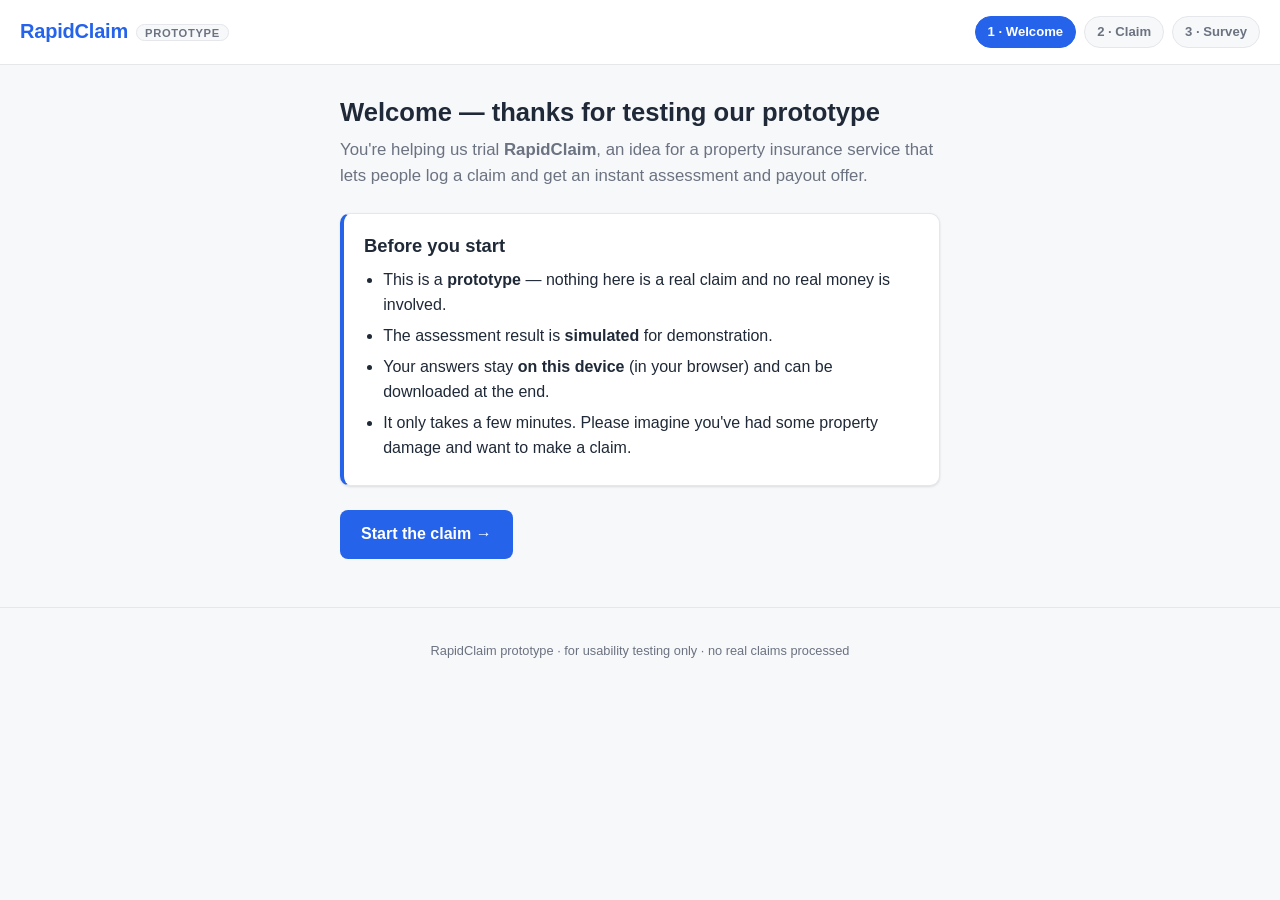
==== index.html @ 111b6147 "Publish RapidClaim static prototype" ====
<!DOCTYPE html>
<html lang="en">
<head>
  <meta charset="UTF-8">
  <meta name="viewport" content="width=device-width, initial-scale=1.0">
  <title>RapidClaim — Property Claim Prototype</title>
  <link rel="stylesheet" href="css/style.css">
</head>
<body>
  <header class="site-header">
    <div class="brand">RapidClaim<span class="brand-tag">prototype</span></div>
    <ol class="progress" aria-label="Progress">
      <li data-step="intro" class="active">1 · Welcome</li>
      <li data-step="claim">2 · Claim</li>
      <li data-step="survey">3 · Survey</li>
    </ol>
  </header>

  <main>
    <!-- SECTION 1: INTRO -->
    <section id="intro" class="step active">
      <h1>Welcome — thanks for testing our prototype</h1>
      <p class="lead">
        You're helping us trial <strong>RapidClaim</strong>, an idea for a property insurance
        service that lets people log a claim and get an instant assessment and payout offer.
      </p>
      <div class="callout">
        <h2>Before you start</h2>
        <ul>
          <li>This is a <strong>prototype</strong> — nothing here is a real claim and no real money is involved.</li>
          <li>The assessment result is <strong>simulated</strong> for demonstration.</li>
          <li>Your answers stay <strong>on this device</strong> (in your browser) and can be downloaded at the end.</li>
          <li>It only takes a few minutes. Please imagine you've had some property damage and want to make a claim.</li>
        </ul>
      </div>
      <div class="actions">
        <button class="btn btn-primary" data-goto="claim">Start the claim →</button>
      </div>
    </section>

    <!-- SECTION 2: CLAIM APP -->
    <section id="claim" class="step">
      <h1>Log your property claim</h1>
      <p class="lead">Tell us a little about what happened. We'll assess it right away.</p>

      <form id="claim-form" novalidate>
        <div class="field">
          <label for="claimant-name">Your name</label>
          <input type="text" id="claimant-name" name="name" autocomplete="name" required
                 placeholder="e.g. Alex Taylor">
          <p class="error" data-for="name"></p>
        </div>

        <div class="field">
          <label for="claim-type">Type of claim</label>
          <select id="claim-type" name="claimType" required>
            <option value="" disabled selected>Choose one…</option>
            <option value="Water">Water damage</option>
            <option value="Fire">Fire damage</option>
            <option value="Theft">Theft / burglary</option>
            <option value="Storm">Storm damage</option>
            <option value="Accidental">Accidental damage</option>
            <option value="Other">Other</option>
          </select>
          <p class="error" data-for="claimType"></p>
        </div>

        <div class="field">
          <label for="estimated-loss">Estimated loss ($)</label>
          <input type="number" id="estimated-loss" name="estimatedLoss" min="0" step="1"
                 inputmode="numeric" required placeholder="e.g. 2500">
          <p class="hint">Your best guess of the repair or replacement cost.</p>
          <p class="error" data-for="estimatedLoss"></p>
        </div>

        <div class="actions">
          <button type="button" class="btn btn-ghost" data-goto="intro">← Back</button>
          <button type="submit" class="btn btn-primary">Assess my claim</button>
        </div>
      </form>

      <!-- Assessing spinner -->
      <div id="assessing" class="assessing" hidden>
        <div class="spinner" aria-hidden="true"></div>
        <p>Assessing your claim…</p>
      </div>

      <!-- Decision result -->
      <div id="decision" class="decision" hidden>
        <div class="decision-badge" id="decision-badge"></div>
        <h2 id="decision-title"></h2>
        <p id="decision-message"></p>
        <div class="payout" id="payout-block">
          <span class="payout-label">Payout offer</span>
          <span class="payout-amount" id="payout-amount"></span>
        </div>
        <p class="ref">Reference: <span id="claim-ref"></span></p>

        <div class="options">
          <div class="option-card">
            <button type="button" class="btn btn-primary btn-block" id="accept-btn">Accept payout →</button>
            <p class="option-desc">Get paid now. We'll ask for the bank account you'd like the offer
              deposited into, and settle your claim straight away.</p>
          </div>
          <div class="option-card">
            <button type="button" class="btn btn-secondary btn-block" id="fullclaim-btn">I'd like to proceed to a full claim →</button>
            <p class="option-desc">Prefer a thorough review? We'll collect more detail and a claims
              specialist will assess your claim in full before settling.</p>
          </div>
        </div>
      </div>

      <!-- Accept payout: bank details -->
      <div id="payment" class="decision" hidden>
        <h2>Accept your payout</h2>
        <p>Enter the account you'd like your <strong id="payment-amount"></strong> paid into.</p>
        <form id="payment-form" novalidate>
          <div class="field">
            <label for="account-name">Account holder name</label>
            <input type="text" id="account-name" name="accountName" required
                   placeholder="e.g. Alex Taylor">
            <p class="error" data-for="accountName"></p>
          </div>
          <div class="field">
            <label for="routing-number">Routing number</label>
            <input type="text" id="routing-number" name="routingNumber" inputmode="numeric"
                   required placeholder="9 digits">
            <p class="error" data-for="routingNumber"></p>
          </div>
          <div class="field">
            <label for="account-number">Account number</label>
            <input type="text" id="account-number" name="accountNumber" inputmode="numeric"
                   required placeholder="Your account number">
            <p class="error" data-for="accountNumber"></p>
          </div>
          <div class="actions">
            <button type="button" class="btn btn-ghost" id="payment-back">← Back</button>
            <button type="submit" class="btn btn-primary">Confirm &amp; get paid</button>
          </div>
        </form>
      </div>

      <!-- Full claim acknowledgement -->
      <div id="fullclaim" class="decision" hidden>
        <div class="decision-badge badge-referred">→</div>
        <h2>Let's do a full claim</h2>
        <p>Thanks — we've logged your request for a full assessment
          (ref <strong id="fullclaim-ref"></strong>). A claims specialist will review the details
          you've provided and be in touch with a final decision.</p>
        <p>For now, let's finish with a few quick questions.</p>
        <div class="actions">
          <button type="button" class="btn btn-primary" data-goto="survey">Continue to survey →</button>
        </div>
      </div>
    </section>

    <!-- SECTION 3: SURVEY -->
    <section id="survey" class="step">
      <h1>How was that?</h1>
      <p class="lead">A few quick questions about your experience. Then you're done.</p>

      <form id="survey-form" novalidate>
        <h2 class="section-heading">About you</h2>

        <div class="field">
          <label for="survey-name">Name</label>
          <input type="text" id="survey-name" name="name" autocomplete="name" required
                 placeholder="e.g. Alex Taylor">
          <p class="error" data-for="name"></p>
        </div>

        <div class="field">
          <label for="survey-age">Age</label>
          <input type="number" id="survey-age" name="age" min="0" max="120" step="1"
                 inputmode="numeric" required placeholder="e.g. 34">
          <p class="error" data-for="age"></p>
        </div>

        <div class="field">
          <label for="survey-postcode">Postcode</label>
          <input type="text" id="survey-postcode" name="postcode" autocomplete="postal-code"
                 required placeholder="e.g. 2000">
          <p class="error" data-for="postcode"></p>
        </div>

        <div class="field">
          <label for="survey-education">Education level</label>
          <select id="survey-education" name="education" required>
            <option value="" disabled selected>Choose one…</option>
            <option value="Less than high school">Less than high school</option>
            <option value="High school">High school</option>
            <option value="Trade / vocational">Trade / vocational</option>
            <option value="Diploma">Diploma</option>
            <option value="Bachelor's degree">Bachelor's degree</option>
            <option value="Postgraduate degree">Postgraduate degree</option>
            <option value="Prefer not to say">Prefer not to say</option>
          </select>
          <p class="error" data-for="education"></p>
        </div>

        <div class="field">
          <label for="survey-gender">Gender</label>
          <select id="survey-gender" name="gender" required>
            <option value="" disabled selected>Choose one…</option>
            <option value="Female">Female</option>
            <option value="Male">Male</option>
            <option value="Non-binary">Non-binary</option>
            <option value="Prefer to self-describe">Prefer to self-describe</option>
            <option value="Prefer not to say">Prefer not to say</option>
          </select>
          <p class="error" data-for="gender"></p>
        </div>

        <h2 class="section-heading">Your experience</h2>

        <fieldset class="field">
          <legend>Have you made a claim before?</legend>
          <div class="rating" data-name="madeClaimBefore">
            <label><input type="radio" name="madeClaimBefore" value="Yes" required><span>Yes</span></label>
            <label><input type="radio" name="madeClaimBefore" value="No"><span>No</span></label>
          </div>
          <p class="error" data-for="madeClaimBefore"></p>
        </fieldset>

        <fieldset class="field">
          <legend>Do you understand the proposed solution?</legend>
          <div class="rating" data-name="understandSolution">
            <label><input type="radio" name="understandSolution" value="Yes" required><span>Yes</span></label>
            <label><input type="radio" name="understandSolution" value="No"><span>No</span></label>
          </div>
          <p class="error" data-for="understandSolution"></p>
        </fieldset>

        <fieldset class="field">
          <legend>What is your desired outcome when logging a claim?</legend>
          <div class="rating" data-name="desiredOutcome">
            <label><input type="radio" name="desiredOutcome" value="Maximum payout" required><span>Maximum payout</span></label>
            <label><input type="radio" name="desiredOutcome" value="Minimize paperwork"><span>Minimize paperwork</span></label>
          </div>
          <p class="error" data-for="desiredOutcome"></p>
        </fieldset>

        <div class="field">
          <label for="comments">Any comments or suggestions? <span class="optional">(optional)</span></label>
          <textarea id="comments" name="comments" rows="4"
                    placeholder="What worked well? What would you change?"></textarea>
        </div>

        <div class="actions">
          <button type="submit" class="btn btn-primary">Finish</button>
        </div>
      </form>

      <!-- Thank you / download -->
      <div id="thanks" class="thanks" hidden>
        <div class="decision-badge badge-approved">✓</div>
        <h2>Thank you!</h2>
        <p>Your responses have been saved on this device. You can download a copy below.</p>
        <div class="actions actions-wrap">
          <button type="button" class="btn btn-secondary" id="download-json">Download JSON</button>
          <button type="button" class="btn btn-secondary" id="download-csv">Download CSV</button>
          <button type="button" class="btn btn-ghost" id="restart-btn">Start over</button>
        </div>
      </div>
    </section>
  </main>

  <footer class="site-footer">
    <p>RapidClaim prototype · for usability testing only · no real claims processed</p>
  </footer>

  <script src="js/storage.js"></script>
  <script src="js/app.js"></script>
  <script src="js/survey.js"></script>
</body>
</html>
---- css/style.css ----
/* RapidClaim prototype — minimal, accessible, dependency-free styling */

:root {
  --accent: #2563eb;
  --accent-dark: #1d4ed8;
  --ink: #1f2937;
  --muted: #6b7280;
  --line: #e5e7eb;
  --bg: #f7f8fa;
  --card: #ffffff;
  --ok: #16a34a;
  --warn: #d97706;
  --danger: #dc2626;
  --radius: 10px;
  --shadow: 0 1px 3px rgba(0, 0, 0, .08), 0 1px 2px rgba(0, 0, 0, .04);
}

* { box-sizing: border-box; }

html { -webkit-text-size-adjust: 100%; }

body {
  margin: 0;
  font-family: -apple-system, BlinkMacSystemFont, "Segoe UI", Roboto, Helvetica, Arial, sans-serif;
  color: var(--ink);
  background: var(--bg);
  line-height: 1.55;
}

/* ---------- Header / progress ---------- */
.site-header {
  background: var(--card);
  border-bottom: 1px solid var(--line);
  padding: 1rem 1.25rem;
  display: flex;
  flex-wrap: wrap;
  align-items: center;
  gap: 1rem 1.5rem;
  justify-content: space-between;
}

.brand {
  font-weight: 700;
  font-size: 1.25rem;
  color: var(--accent);
  letter-spacing: -.01em;
}

.brand-tag {
  margin-left: .5rem;
  font-size: .7rem;
  font-weight: 600;
  text-transform: uppercase;
  letter-spacing: .06em;
  color: var(--muted);
  background: var(--bg);
  border: 1px solid var(--line);
  border-radius: 999px;
  padding: .12rem .5rem;
  vertical-align: middle;
}

.progress {
  display: flex;
  gap: .5rem;
  list-style: none;
  margin: 0;
  padding: 0;
  flex-wrap: wrap;
}

.progress li {
  font-size: .82rem;
  font-weight: 600;
  color: var(--muted);
  background: var(--bg);
  border: 1px solid var(--line);
  border-radius: 999px;
  padding: .3rem .75rem;
  white-space: nowrap;
}

.progress li.active {
  color: #fff;
  background: var(--accent);
  border-color: var(--accent);
}

.progress li.done {
  color: var(--ok);
  border-color: var(--ok);
  background: #f0fdf4;
}

/* ---------- Layout ---------- */
main {
  max-width: 640px;
  margin: 0 auto;
  padding: 2rem 1.25rem 3rem;
}

.step { display: none; animation: fade .25s ease; }
.step.active { display: block; }

@keyframes fade {
  from { opacity: 0; transform: translateY(6px); }
  to { opacity: 1; transform: none; }
}

h1 { font-size: 1.6rem; line-height: 1.25; margin: 0 0 .5rem; }
h2 { font-size: 1.15rem; margin: 0 0 .5rem; }
.lead { font-size: 1.05rem; color: var(--muted); margin: 0 0 1.5rem; }

.callout {
  background: var(--card);
  border: 1px solid var(--line);
  border-left: 4px solid var(--accent);
  border-radius: var(--radius);
  padding: 1.1rem 1.25rem;
  box-shadow: var(--shadow);
  margin-bottom: 1.5rem;
}
.callout h2 { margin-top: 0; }
.callout ul { margin: .5rem 0 0; padding-left: 1.2rem; }
.callout li { margin-bottom: .4rem; }

/* ---------- Forms ---------- */
.section-heading {
  margin: 1.75rem 0 1rem;
  padding-bottom: .4rem;
  border-bottom: 1px solid var(--line);
  font-size: 1.05rem;
  color: var(--accent);
}
.section-heading:first-child { margin-top: 0; }

.optional { font-weight: 400; color: var(--muted); font-size: .85rem; }

.field { margin-bottom: 1.25rem; border: 0; padding: 0; }
label, legend {
  display: block;
  font-weight: 600;
  margin-bottom: .4rem;
}
legend { padding: 0; }

input[type="text"],
input[type="number"],
select,
textarea {
  width: 100%;
  padding: .65rem .75rem;
  font-size: 1rem;
  font-family: inherit;
  color: var(--ink);
  background: var(--card);
  border: 1px solid var(--line);
  border-radius: 8px;
  transition: border-color .15s, box-shadow .15s;
}

input:focus, select:focus, textarea:focus {
  outline: none;
  border-color: var(--accent);
  box-shadow: 0 0 0 3px rgba(37, 99, 235, .15);
}

textarea { resize: vertical; }

.hint { font-size: .85rem; color: var(--muted); margin: .35rem 0 0; }

.error {
  color: var(--danger);
  font-size: .85rem;
  margin: .35rem 0 0;
  min-height: 0;
}
.error:empty { display: none; }

input.invalid, select.invalid, textarea.invalid { border-color: var(--danger); }

/* Rating scale */
.rating {
  display: flex;
  gap: .5rem;
  flex-wrap: wrap;
}
.rating label {
  flex: 1 1 60px;
  margin: 0;
  font-weight: 500;
  cursor: pointer;
}
.rating input { position: absolute; opacity: 0; width: 0; height: 0; }
.rating span {
  display: block;
  text-align: center;
  font-size: .8rem;
  padding: .55rem .3rem;
  border: 1px solid var(--line);
  border-radius: 8px;
  background: var(--card);
  transition: all .12s;
}
.rating label:hover span { border-color: var(--accent); }
.rating input:checked + span {
  background: var(--accent);
  border-color: var(--accent);
  color: #fff;
  font-weight: 600;
}
.rating input:focus-visible + span {
  box-shadow: 0 0 0 3px rgba(37, 99, 235, .25);
}

/* ---------- Buttons ---------- */
.actions {
  display: flex;
  gap: .75rem;
  margin-top: 1.5rem;
  align-items: center;
}
.actions-wrap { flex-wrap: wrap; }

.btn {
  font: inherit;
  font-weight: 600;
  cursor: pointer;
  border: 1px solid transparent;
  border-radius: 8px;
  padding: .7rem 1.25rem;
  transition: background .15s, border-color .15s, color .15s;
}
.btn:focus-visible { outline: 3px solid rgba(37, 99, 235, .4); outline-offset: 2px; }

.btn-primary { background: var(--accent); color: #fff; }
.btn-primary:hover { background: var(--accent-dark); }

.btn-secondary { background: var(--card); color: var(--accent); border-color: var(--accent); }
.btn-secondary:hover { background: #eff4ff; }

.btn-ghost { background: transparent; color: var(--muted); border-color: transparent; }
.btn-ghost:hover { color: var(--ink); background: var(--bg); }

/* ---------- Assessing spinner ---------- */
.assessing {
  text-align: center;
  padding: 2.5rem 1rem;
  color: var(--muted);
}
.spinner {
  width: 42px;
  height: 42px;
  margin: 0 auto 1rem;
  border: 4px solid var(--line);
  border-top-color: var(--accent);
  border-radius: 50%;
  animation: spin .8s linear infinite;
}
@keyframes spin { to { transform: rotate(360deg); } }

/* ---------- Decision / result ---------- */
.decision, .thanks {
  background: var(--card);
  border: 1px solid var(--line);
  border-radius: var(--radius);
  padding: 1.75rem 1.5rem;
  box-shadow: var(--shadow);
  text-align: center;
}

.decision-badge {
  width: 54px;
  height: 54px;
  margin: 0 auto 1rem;
  border-radius: 50%;
  display: grid;
  place-items: center;
  font-size: 1.6rem;
  font-weight: 700;
  color: #fff;
  background: var(--muted);
}
.badge-approved { background: var(--ok); }
.badge-partial { background: var(--warn); }
.badge-referred { background: var(--accent); }

.payout {
  margin: 1.25rem auto;
  padding: 1rem;
  background: var(--bg);
  border-radius: var(--radius);
  display: inline-flex;
  flex-direction: column;
  min-width: 200px;
}
.payout-label {
  font-size: .8rem;
  text-transform: uppercase;
  letter-spacing: .06em;
  color: var(--muted);
}
.payout-amount {
  font-size: 2rem;
  font-weight: 700;
  color: var(--ink);
}

.ref { font-size: .85rem; color: var(--muted); }
.decision .actions, .thanks .actions { justify-content: center; }

/* Option cards (accept payout vs full claim) */
.options {
  display: flex;
  flex-direction: column;
  gap: 1rem;
  margin-top: 1.5rem;
  text-align: left;
}
.option-card {
  border: 1px solid var(--line);
  border-radius: var(--radius);
  padding: 1rem 1.1rem;
  background: var(--bg);
}
.option-desc { margin: .6rem 0 0; font-size: .9rem; color: var(--muted); }
.btn-block { display: block; width: 100%; }

/* Left-align the payment form inside the decision card */
#payment { text-align: left; }
#payment > h2, #payment > p { text-align: left; }

/* ---------- Footer ---------- */
.site-footer {
  border-top: 1px solid var(--line);
  padding: 1.25rem;
  text-align: center;
  font-size: .8rem;
  color: var(--muted);
}

/* ---------- Designer view / results pages ---------- */
.view-nav { display: flex; gap: 1rem; flex-wrap: wrap; }
.view-nav a {
  font-size: .9rem;
  font-weight: 600;
  color: var(--muted);
  text-decoration: none;
  padding: .3rem .2rem;
  border-bottom: 2px solid transparent;
}
.view-nav a:hover { color: var(--ink); }
.view-nav a.active { color: var(--accent); border-bottom-color: var(--accent); }

.results-main { max-width: 1100px; margin: 0 auto; padding: 2rem 1.25rem 3rem; }

.results-bar {
  display: flex;
  flex-wrap: wrap;
  align-items: center;
  justify-content: space-between;
  gap: .75rem;
  margin-bottom: 1rem;
}
.results-count { font-weight: 600; color: var(--muted); }
.results-actions { display: flex; gap: .5rem; flex-wrap: wrap; }
.results-actions .btn { padding: .5rem .9rem; font-size: .9rem; }

.table-wrap {
  overflow-x: auto;
  border: 1px solid var(--line);
  border-radius: var(--radius);
  background: var(--card);
  box-shadow: var(--shadow);
}
table { border-collapse: collapse; width: 100%; font-size: .88rem; }
thead th {
  text-align: left;
  background: var(--bg);
  color: var(--ink);
  font-weight: 600;
  padding: .6rem .75rem;
  border-bottom: 1px solid var(--line);
  white-space: nowrap;
  position: sticky;
  top: 0;
}
tbody td {
  padding: .55rem .75rem;
  border-bottom: 1px solid var(--line);
  vertical-align: top;
}
tbody tr:last-child td { border-bottom: 0; }
tbody tr:hover { background: #fafbff; }

.empty {
  padding: 2rem;
  text-align: center;
  color: var(--muted);
  border: 1px dashed var(--line);
  border-radius: var(--radius);
}
.note {
  margin-top: 1.5rem;
  font-size: .82rem;
  color: var(--muted);
  background: var(--bg);
  border-left: 3px solid var(--line);
  padding: .75rem 1rem;
  border-radius: 6px;
}

/* ---------- Responsive ---------- */
@media (max-width: 480px) {
  h1 { font-size: 1.35rem; }
  .actions { flex-direction: column-reverse; align-items: stretch; }
  .actions .btn { width: 100%; }
  .decision .actions, .thanks .actions { flex-direction: column; }
  .rating span { font-size: .72rem; }
}
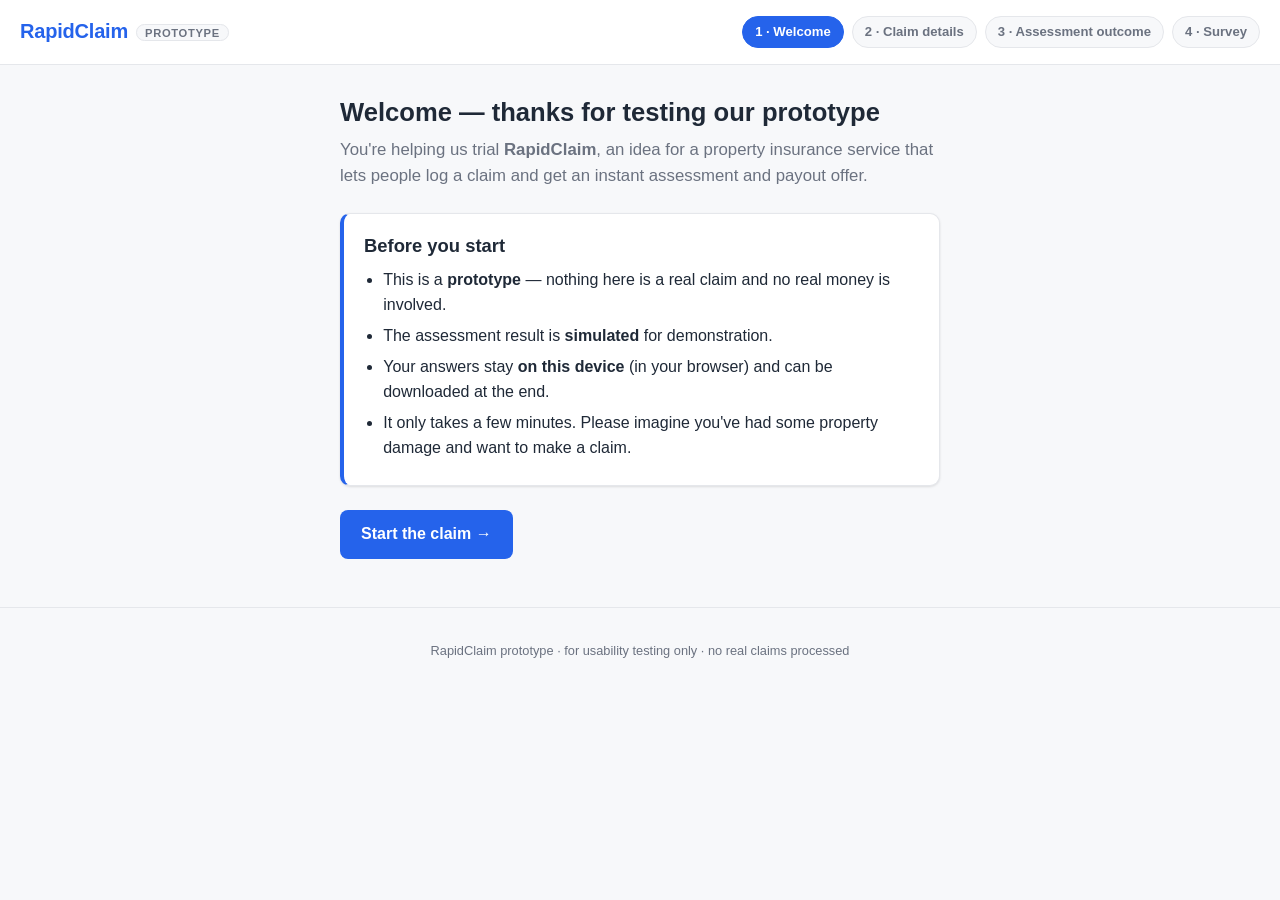
==== commit f8eda2cc: "Expand claim flow: guided questions, split navigator, payout confirmation - Add the 5 guided claim q" ====
--- a/index.html
+++ b/index.html
@@ -11,8 +11,9 @@
     <div class="brand">RapidClaim<span class="brand-tag">prototype</span></div>
     <ol class="progress" aria-label="Progress">
       <li data-step="intro" class="active">1 · Welcome</li>
-      <li data-step="claim">2 · Claim</li>
-      <li data-step="survey">3 · Survey</li>
+      <li data-step="claim">2 · Claim details</li>
+      <li data-step="outcome">3 · Assessment outcome</li>
+      <li data-step="survey">4 · Survey</li>
     </ol>
   </header>
 
@@ -38,9 +39,9 @@
       </div>
     </section>
 
-    <!-- SECTION 2: CLAIM APP -->
+    <!-- SECTION 2: CLAIM DETAILS -->
     <section id="claim" class="step">
-      <h1>Log your property claim</h1>
+      <h1>Your claim details</h1>
       <p class="lead">Tell us a little about what happened. We'll assess it right away.</p>
 
       <form id="claim-form" novalidate>
@@ -51,20 +52,111 @@
           <p class="error" data-for="name"></p>
         </div>
 
-        <div class="field">
-          <label for="claim-type">Type of claim</label>
-          <select id="claim-type" name="claimType" required>
+        <!-- Q1 · Cause of damage -->
+        <div class="field">
+          <label for="claim-cause">What caused the damage?</label>
+          <select id="claim-cause" name="causeOfDamage" required>
             <option value="" disabled selected>Choose one…</option>
-            <option value="Water">Water damage</option>
-            <option value="Fire">Fire damage</option>
-            <option value="Theft">Theft / burglary</option>
-            <option value="Storm">Storm damage</option>
-            <option value="Accidental">Accidental damage</option>
+            <option value="Storm / hail / flood">Storm, hail or flood</option>
+            <option value="Escape of water / leak">Escape of water or leak</option>
+            <option value="Fire">Fire</option>
+            <option value="Theft / break-in">Theft or break-in</option>
+            <option value="Tenant damage">Tenant damage</option>
+            <option value="Accidental damage">Accidental damage</option>
+            <option value="Fallen tree">Fallen tree</option>
             <option value="Other">Other</option>
           </select>
-          <p class="error" data-for="claimType"></p>
-        </div>
-
+          <p class="error" data-for="causeOfDamage"></p>
+          <details class="why">
+            <summary>Why we ask</summary>
+            <p>The cause of damage is the biggest factor in whether a claim is covered. Telling
+               us upfront lets us check it against your policy straight away — so you know early
+               whether you're covered.</p>
+          </details>
+        </div>
+
+        <!-- Q2 · When it happened -->
+        <div class="field">
+          <label for="claim-date">When did it happen?</label>
+          <div class="field-row">
+            <input type="date" id="claim-date" name="dateOfDamage" required>
+            <input type="time" id="claim-time" name="timeOfDamage" aria-label="Approximate time (optional)">
+          </div>
+          <p class="hint">Date required · approximate time if you know it.</p>
+          <p class="error" data-for="dateOfDamage"></p>
+          <details class="why">
+            <summary>Why we ask</summary>
+            <p>The date lets us cross-check against weather records and declared events in your
+               area. If your damage lines up with a known event, it's effectively
+               pre-validated — no waiting to prove it happened.</p>
+          </details>
+        </div>
+
+        <!-- Q3 · What was damaged and where -->
+        <fieldset class="field">
+          <legend>What was damaged, and where in the property?</legend>
+          <div class="checklist" data-name="damagedAreas">
+            <label><input type="checkbox" name="damagedAreas" value="Roof"><span>Roof</span></label>
+            <label><input type="checkbox" name="damagedAreas" value="Ceilings / walls"><span>Ceilings / walls</span></label>
+            <label><input type="checkbox" name="damagedAreas" value="Flooring / carpet"><span>Flooring / carpet</span></label>
+            <label><input type="checkbox" name="damagedAreas" value="Kitchen / cabinetry"><span>Kitchen / cabinetry</span></label>
+            <label><input type="checkbox" name="damagedAreas" value="Contents"><span>Contents</span></label>
+            <label><input type="checkbox" name="damagedAreas" value="Fence / external"><span>Fence / external</span></label>
+          </div>
+          <p class="error" data-for="damagedAreas"></p>
+
+          <label for="damage-extent" class="sub-label">Roughly how extensive is it?</label>
+          <select id="damage-extent" name="damageExtent" required>
+            <option value="" disabled selected>Choose one…</option>
+            <option value="Minor">Minor — small area, cosmetic</option>
+            <option value="Moderate">Moderate — one room / section</option>
+            <option value="Major">Major — multiple rooms / structural</option>
+            <option value="Severe">Severe — widespread / property-wide</option>
+          </select>
+          <p class="error" data-for="damageExtent"></p>
+          <details class="why">
+            <summary>Why we ask</summary>
+            <p>Damage type, location and extent map to our repair-cost benchmarks, so we can give
+               you an indicative settlement range and confirm it clears your excess right away.</p>
+          </details>
+        </fieldset>
+
+        <!-- Q4 · Photos / videos -->
+        <div class="field">
+          <label for="claim-photos">Upload photos or videos of the damage <span class="optional">(recommended)</span></label>
+          <input type="file" id="claim-photos" name="photos" accept="image/*,video/*" multiple>
+          <p class="hint">Show us the whole room first, then close-ups of the damage.</p>
+          <p class="hint" id="photo-status"></p>
+          <details class="why">
+            <summary>Why we ask</summary>
+            <p>Photos are the evidence only you have. We compare them against thousands of assessed
+               claims to validate the damage — replacing the slow first assessor visit.</p>
+          </details>
+        </div>
+
+        <!-- Q5 · Safety triage -->
+        <fieldset class="field">
+          <legend>Is the property currently safe and liveable?</legend>
+          <div class="rating" data-name="safeLiveable">
+            <label><input type="radio" name="safeLiveable" value="Yes" required><span>Yes</span></label>
+            <label><input type="radio" name="safeLiveable" value="No"><span>No</span></label>
+          </div>
+          <p class="error" data-for="safeLiveable"></p>
+
+          <p class="sub-label">Is anything getting worse or urgent? <span class="optional">(tick any that apply)</span></p>
+          <div class="checklist" data-name="safetyIssues">
+            <label><input type="checkbox" name="safetyIssues" value="Water still coming in"><span>Water still coming in</span></label>
+            <label><input type="checkbox" name="safetyIssues" value="Security compromised"><span>Security compromised</span></label>
+            <label><input type="checkbox" name="safetyIssues" value="Unable to stay in the property"><span>Can't stay in the property</span></label>
+          </div>
+          <details class="why">
+            <summary>Why we ask</summary>
+            <p>This drives urgency. If something's getting worse we can authorise make-safe repairs
+               immediately (e.g. use your own plumber now) instead of making you wait for permission.</p>
+          </details>
+        </fieldset>
+
+        <!-- Estimated loss -->
         <div class="field">
           <label for="estimated-loss">Estimated loss ($)</label>
           <input type="number" id="estimated-loss" name="estimatedLoss" min="0" step="1"
@@ -78,6 +170,11 @@
           <button type="submit" class="btn btn-primary">Assess my claim</button>
         </div>
       </form>
+    </section>
+
+    <!-- SECTION 3: ASSESSMENT OUTCOME -->
+    <section id="outcome" class="step">
+      <h1>Claim assessment outcome</h1>
 
       <!-- Assessing spinner -->
       <div id="assessing" class="assessing" hidden>
@@ -95,6 +192,10 @@
           <span class="payout-amount" id="payout-amount"></span>
         </div>
         <p class="ref">Reference: <span id="claim-ref"></span></p>
+
+        <div class="actions">
+          <button type="button" class="btn btn-ghost" id="decision-back">← Back to claim details</button>
+        </div>
 
         <div class="options">
           <div class="option-card">
@@ -122,10 +223,10 @@
             <p class="error" data-for="accountName"></p>
           </div>
           <div class="field">
-            <label for="routing-number">Routing number</label>
-            <input type="text" id="routing-number" name="routingNumber" inputmode="numeric"
-                   required placeholder="9 digits">
-            <p class="error" data-for="routingNumber"></p>
+            <label for="bsb-number">BSB number</label>
+            <input type="text" id="bsb-number" name="bsb" inputmode="numeric"
+                   required placeholder="6 digits (e.g. 062-000)">
+            <p class="error" data-for="bsb"></p>
           </div>
           <div class="field">
             <label for="account-number">Account number</label>
@@ -138,6 +239,19 @@
             <button type="submit" class="btn btn-primary">Confirm &amp; get paid</button>
           </div>
         </form>
+      </div>
+
+      <!-- Payment confirmed -->
+      <div id="paid" class="decision" hidden>
+        <div class="decision-badge badge-approved">✓</div>
+        <h2>Payment confirmed</h2>
+        <p>Your payout of <strong id="paid-amount"></strong> is on its way. It should arrive in your
+          nominated bank account within 1–3 business days
+          (ref <strong id="paid-ref"></strong>).</p>
+        <p>That's your claim sorted. Just a few quick questions to finish.</p>
+        <div class="actions">
+          <button type="button" class="btn btn-primary" data-goto="survey">Continue to survey →</button>
+        </div>
       </div>
 
       <!-- Full claim acknowledgement -->
@@ -149,12 +263,13 @@
           you've provided and be in touch with a final decision.</p>
         <p>For now, let's finish with a few quick questions.</p>
         <div class="actions">
+          <button type="button" class="btn btn-ghost" id="fullclaim-back">← Back</button>
           <button type="button" class="btn btn-primary" data-goto="survey">Continue to survey →</button>
         </div>
       </div>
     </section>
 
-    <!-- SECTION 3: SURVEY -->
+    <!-- SECTION 4: SURVEY -->
     <section id="survey" class="step">
       <h1>How was that?</h1>
       <p class="lead">A few quick questions about your experience. Then you're done.</p>
@@ -247,6 +362,7 @@
         </div>
 
         <div class="actions">
+          <button type="button" class="btn btn-ghost" data-goto="outcome">← Back</button>
           <button type="submit" class="btn btn-primary">Finish</button>
         </div>
       </form>
--- a/css/style.css
+++ b/css/style.css
@@ -92,6 +92,23 @@
   background: #f0fdf4;
 }
 
+/* Unlocked steps become clickable links back/forward through the flow. */
+.progress li.nav-enabled {
+  cursor: pointer;
+}
+.progress li.nav-enabled:hover {
+  border-color: var(--accent);
+  color: var(--accent);
+}
+.progress li.nav-enabled.done:hover {
+  border-color: var(--ok);
+  color: var(--ok);
+}
+.progress li.nav-enabled:focus-visible {
+  outline: 3px solid rgba(37, 99, 235, .4);
+  outline-offset: 2px;
+}
+
 /* ---------- Layout ---------- */
 main {
   max-width: 640px;
@@ -178,6 +195,72 @@
 .error:empty { display: none; }
 
 input.invalid, select.invalid, textarea.invalid { border-color: var(--danger); }
+
+/* Side-by-side inputs (e.g. date + time) */
+.field-row { display: flex; gap: .75rem; flex-wrap: wrap; }
+.field-row > * { flex: 1 1 140px; }
+
+/* Sub-label for a secondary control within a field/fieldset */
+.sub-label { display: block; font-weight: 600; margin: 1.1rem 0 .5rem; }
+
+/* "Why we ask" disclosures */
+.why { margin-top: .6rem; }
+.why summary {
+  cursor: pointer;
+  width: fit-content;
+  font-size: .82rem;
+  font-weight: 600;
+  color: var(--accent);
+}
+.why summary:hover { text-decoration: underline; }
+.why p {
+  margin: .5rem 0 0;
+  font-size: .85rem;
+  color: var(--muted);
+  background: var(--bg);
+  border-left: 3px solid var(--line);
+  padding: .6rem .8rem;
+  border-radius: 6px;
+}
+
+/* Multi-select checklist (damaged areas, safety issues) */
+.checklist {
+  display: grid;
+  grid-template-columns: repeat(2, minmax(0, 1fr));
+  gap: .5rem;
+}
+.checklist label { margin: 0; font-weight: 500; cursor: pointer; }
+.checklist input { position: absolute; opacity: 0; width: 0; height: 0; }
+.checklist span {
+  display: block;
+  font-size: .85rem;
+  padding: .55rem .7rem;
+  border: 1px solid var(--line);
+  border-radius: 8px;
+  background: var(--card);
+  transition: all .12s;
+}
+.checklist label:hover span { border-color: var(--accent); }
+.checklist input:checked + span {
+  background: var(--accent);
+  border-color: var(--accent);
+  color: #fff;
+  font-weight: 600;
+}
+.checklist input:focus-visible + span {
+  box-shadow: 0 0 0 3px rgba(37, 99, 235, .25);
+}
+
+/* File input */
+input[type="file"] {
+  width: 100%;
+  font: inherit;
+  color: var(--ink);
+  padding: .5rem;
+  border: 1px dashed var(--line);
+  border-radius: 8px;
+  background: var(--card);
+}
 
 /* Rating scale */
 .rating {
@@ -417,4 +500,5 @@
   .actions .btn { width: 100%; }
   .decision .actions, .thanks .actions { flex-direction: column; }
   .rating span { font-size: .72rem; }
-}
+  .checklist { grid-template-columns: 1fr; }
+}
